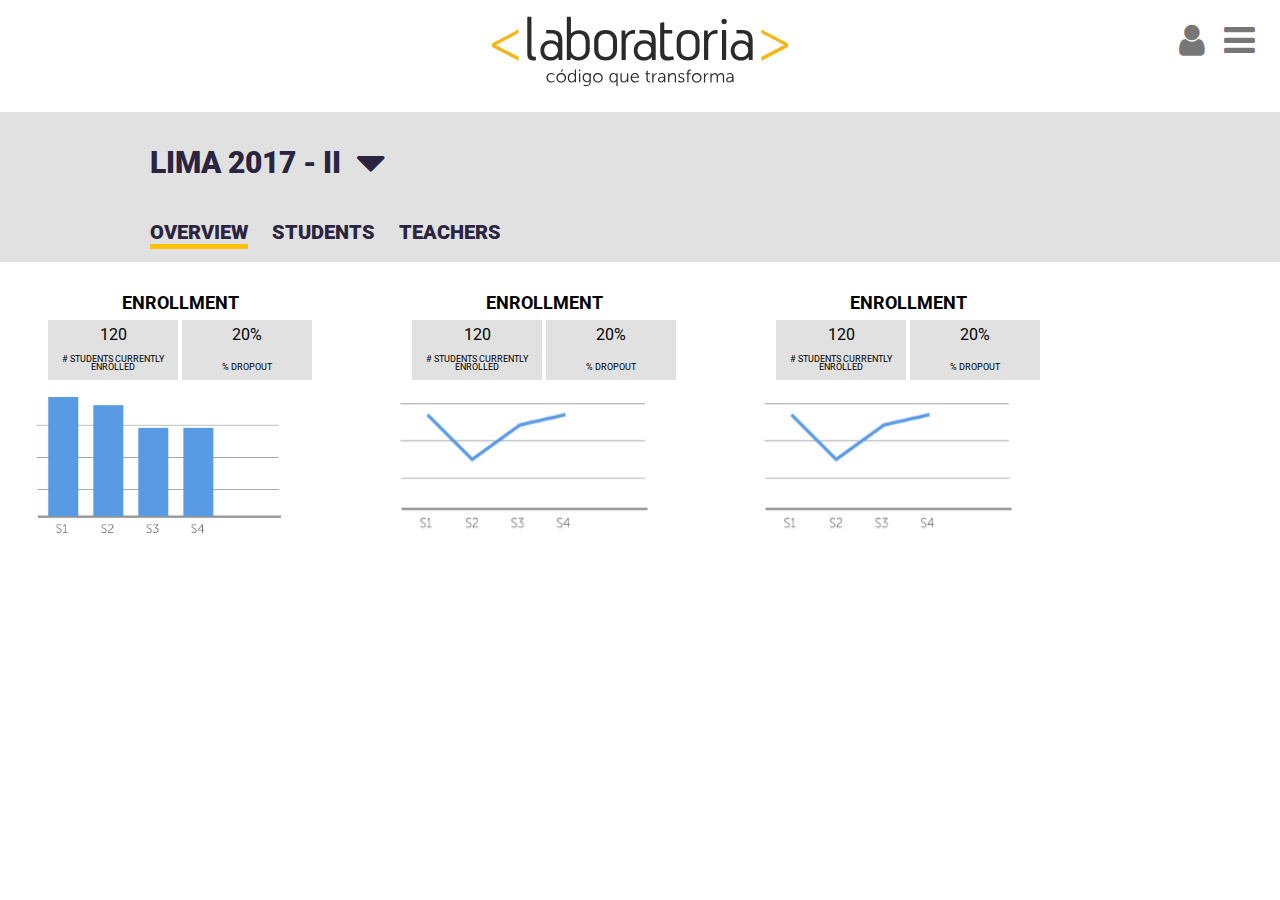
==== index.html @ e6cf6056 "primer avance" ====
<!DOCTYPE html>
<html lang="en">
<head>
    <meta charset="UTF-8">
    <link href="https://fonts.googleapis.com/css?family=Roboto:400,500,700,900" rel="stylesheet">
    <link rel="stylesheet" href="https://maxcdn.bootstrapcdn.com/font-awesome/4.7.0/css/font-awesome.min.css">
    <link rel="stylesheet" href="css/main.css">
    <title>Document</title>
</head>
<body>
    <header>
        <figure class="logo">
            <img src="assets/images/logo-laboratoria.svg" alt="logo">
        </figure>
        <div  class="icons-header">
            <span><a href="#"><i class="fa fa-user" aria-hidden="true"></i></a></span>
            <span><a href="#"><i class="fa fa-bars" aria-hidden="true"></i></a></span>
        </div>
    </header>
    <section>
        <div class="section-1">
            <h3 class="capital-letter">Lima 2017 - II</h3>
            <span><a href=""><i class="fa fa-caret-down  fa-3x" aria-hidden="true"></i></a></span>
            <div>
                <h5 class="capital-letter"><a href="">overview</a></h5>
                <h5 class="capital-letter"><a href="">students</a></h5>
                <h5 class="capital-letter"><a href="">teachers</a></h5>
            </div>
        </div>
    </section>
         <div class="section-2">
             <div class="box-info">
                <h6 class="capital-letter">enrollment</h6>
                <div class="box-container-data">
                    <div class="box-data">
                        <span>120</span>
                        <p class="capital-letter"># students currently enrolled</p>
                    </div>
                    <div class="box-data">
                        <span>20%</span>
                        <p class="capital-letter">% dropout</p>
                    </div>
                </div>
                <figure>
                    <img src="assets/images/bar-graph.png" alt="grafico">
                </figure>
             </div>
             <div class="box-info">
                    <h6 class="capital-letter">enrollment</h6>
                    <div class="box-container-data">
                            <div class="box-data">
                                <span>120</span>
                                <p class="capital-letter"># students currently enrolled</p>
                            </div>
                            <div class="box-data">
                                <span>20%</span>
                                <p class="capital-letter">% dropout</p>
                            </div>
                    </div>
                    <figure>
                           <img src="assets/images/graph.png" alt="grafico">
                        </figure>
                    </div>
                    <div class="box-info">
                            <h6 class="capital-letter">enrollment</h6>
                            <div class="box-container-data">
                                    <div class="box-data">
                                        <span>120</span>
                                        <p class="capital-letter"># students currently enrolled</p>
                                    </div>
                                    <div class="box-data">
                                        <span>20%</span>
                                        <p class="capital-letter">% dropout</p>
                                    </div>
                            </div>
                            <figure>
                                   <img src="assets/images/graph.png" alt="grafico">
                                </figure>
                            </div>
             
         </div>
        
        </div>

</body>
---- css/main.css ----
* {
    margin: 0;
    box-sizing: border-box;
    font-family: 'Roboto', sans-serif;
}
.capital-letter {
    text-transform: uppercase;
}
header {
    text-align: center;
    font-size:36px;
}
.logo {
    width: 300px;
    text-align: center;
    display: inline-block;
}
.icons-header {
    display: inline-block ;
    position: absolute;
    right:0px; 
    margin: 20px;
}
.icons-header i {
    padding: 0 5px;
    color: rgba(0, 0, 0, 0.54)
}
.section-1{
    height: 150px;
    background: #e1e1e1;
    padding-left: 150px;
    padding-top: 20px;
}
.section-1 h3 {
    font-size: 30px;
    font-weight: 900;
    display: inline-block;
    color: #2a2440;
}
.section-1 span a {
    display: inline-block;
    padding: 0 12px;
    position: relative;
    top: 7px;
    color: #2a2440;
}
.section-1 div {
    padding-top: 40px;
}
.section-1 h5{
    display: inline-block;
    margin-right:20px;
    color: #2a2440;
    font-size: 20px;
    font-weight: 900;
}
.section-1 h5 a {
    text-decoration: none;
    color: #2a2440;
}
.section-1 h5:first-child {
    border-bottom: 5px solid #ffc107;
}
.section-2 {
    float: left;
}
.box-info {
    width: 300px;
    height: 300px;
    display: inline-block;
    text-align: center;
    margin: 30px;
}
.box-info h6 {
    font-size:18px;
    text-align: left;
    display: inline-block;
}
.box-container-data{
  padding: 7px;
  }
.box-data{
    width: 130px;
    height: 60px;
    padding: 5px;
    display: inline-block;
    text-align: center;
    background-color: #e1e1e1;
}
.box-data span {
    display :inline-block;
    width: 110px;
    height: 20px ;
    margin-bottom: 10px;
}
.box-data p {
    display: inline-block;
    font-size: 9px;
    width: 110px;
    height: 25px ;
    margin: 0;
    line-height: 8px;
}
.box-info img {
    display: block;
    width: 261px;
    height: 154px;
}
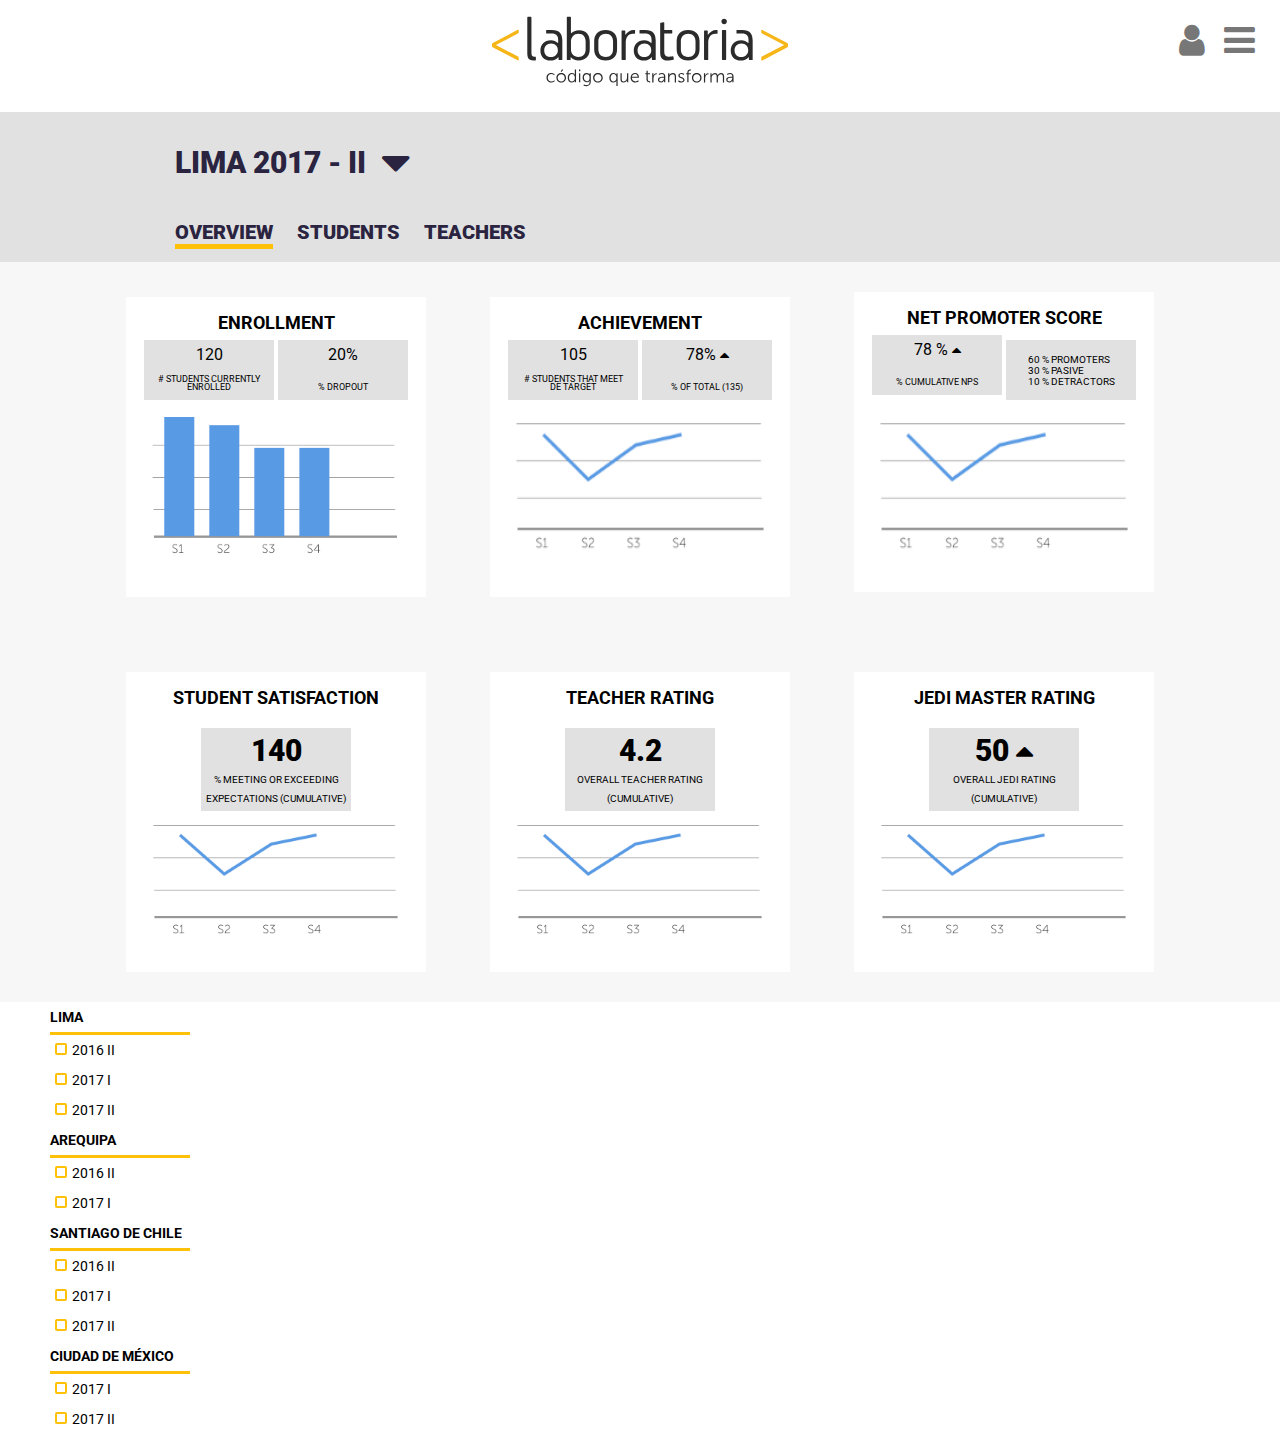
==== commit fa9121a9: "ultimos cambios" ====
--- a/index.html
+++ b/index.html
@@ -28,8 +28,9 @@
             </div>
         </div>
     </section>
+    <section>
          <div class="section-2">
-             <div class="box-info">
+            <div class="box-info">
                 <h6 class="capital-letter">enrollment</h6>
                 <div class="box-container-data">
                     <div class="box-data">
@@ -46,40 +47,99 @@
                 </figure>
              </div>
              <div class="box-info">
-                    <h6 class="capital-letter">enrollment</h6>
+                    <h6 class="capital-letter">achievement</h6>
                     <div class="box-container-data">
-                            <div class="box-data">
-                                <span>120</span>
-                                <p class="capital-letter"># students currently enrolled</p>
-                            </div>
-                            <div class="box-data">
-                                <span>20%</span>
-                                <p class="capital-letter">% dropout</p>
-                            </div>
+                        <div class="box-data">
+                            <span>105</span>
+                            <p class="capital-letter"># students that meet de target</p>
+                        </div>
+                        <div class="box-data">
+                            <span>78% <i class="fa fa-caret-up" aria-hidden="true"></i></span>
+                            <p class="capital-letter">% of total (135)</p>
+                        </div>
                     </div>
                     <figure>
-                           <img src="assets/images/graph.png" alt="grafico">
-                        </figure>
+                        <img src="assets/images/graph.png" alt="grafico">
+                    </figure>
+                </div>
+                <div class="box-info">
+                    <h6 class="capital-letter">net promoter score</h6>
+                    <div class="box-container-data">
+                        <div class="box-data">
+                            <span>78 % <i class="fa fa-caret-up" aria-hidden="true"></i> </span>
+                            <p class="capital-letter"> % cumulative nps </p>
+                        </div>
+                        <div class="box-data">
+                            <ul>
+                                <li class="capital-letter">60 % promoters</li>
+                                <li class="capital-letter">30 % pasive</li>
+                                <li class="capital-letter">10 % detractors</li>
+                            </ul>
+                        </div>
                     </div>
-                    <div class="box-info">
-                            <h6 class="capital-letter">enrollment</h6>
-                            <div class="box-container-data">
-                                    <div class="box-data">
-                                        <span>120</span>
-                                        <p class="capital-letter"># students currently enrolled</p>
-                                    </div>
-                                    <div class="box-data">
-                                        <span>20%</span>
-                                        <p class="capital-letter">% dropout</p>
-                                    </div>
-                            </div>
-                            <figure>
-                                   <img src="assets/images/graph.png" alt="grafico">
-                                </figure>
-                            </div>
-             
-         </div>
-        
+                    <figure>
+                        <img src="assets/images/graph.png" alt="grafico">
+                    </figure>
+                </div>
         </div>
-
+    </section>
+    <!--pegar aqui seccion-3-->
+    <section class="section-5">
+        <div class="section-5">
+            <div class="box-evaluation">
+                <h6 class="capital-letter">student satisfaction</h6>
+                <div class="box-points">
+                    <p>140</p>
+                    <span class="capital-letter">% meeting or exceeding expectations (cumulative)</span>
+                </div>
+                <figure>
+                    <img src="assets/images/graph.png" alt="graph">
+                </figure>
+            </div>
+            <div class="box-evaluation">
+                <h6 class="capital-letter">teacher rating</h6>
+                <div class="box-points">
+                    <p>4.2</p>
+                    <span class="capital-letter">overall teacher rating (cumulative)</span>
+                </div>
+                <figure>
+                    <img src="assets/images/graph.png" alt="graph">
+                </figure>
+            </div>
+            <div class="box-evaluation">
+                <h6 class="capital-letter">jedi master rating</h6>
+                <div class="box-points">
+                    <p>50 <i class="fa fa-caret-up" aria-hidden="true"></i></p>
+                    <span class="capital-letter">overall jedi rating (cumulative)</span>
+                </div>
+                <figure>
+                    <img src="assets/images/graph.png" alt="graph">
+                </figure>
+            </div>
+        </div>
+    </section>
+    <div class="list-city">
+        <ul>
+            <li class="capital-letter">lima</li>
+            <li class="capital-letter"><a href=""></a>2016 ii</li>
+            <li class="capital-letter"><a href=""></a>2017 i</li>
+            <li class="capital-letter"><a href=""></a>2017 ii</li>
+        </ul>
+        <ul>
+            <li class="capital-letter">arequipa</li>
+            <li class="capital-letter"><a href=""></a>2016 ii</li>
+            <li class="capital-letter"><a href=""></a>2017 i</li>
+        </ul>
+        <ul>
+            <li class="capital-letter">santiago de chile</li>
+            <li class="capital-letter"><a href=""></a>2016 ii</li>
+            <li class="capital-letter"><a href=""></a>2017 i</li>
+            <li class="capital-letter"><a href=""></a>2017 ii</li>
+        </ul>
+        <ul>
+            <li class="capital-letter">ciudad de méxico</li>
+            <li class="capital-letter"><a href=""></a>2017 i</li>
+            <li class="capital-letter"><a href=""></a>2017 ii</li>
+        </ul>
+    </div>
 </body>
--- a/css/main.css
+++ b/css/main.css
@@ -1,3 +1,4 @@
+/* estilo header, section-2 , section-5, lista desplegable*/
 * {
     margin: 0;
     box-sizing: border-box;
@@ -28,7 +29,7 @@
 .section-1{
     height: 150px;
     background: #e1e1e1;
-    padding-left: 150px;
+    padding-left: 175px;
     padding-top: 20px;
 }
 .section-1 h3 {
@@ -63,13 +64,19 @@
 }
 .section-2 {
     float: left;
+    width: 100%;
+    text-align: center;
+    background: #f7f7f7;
+    height: 380px;
 }
 .box-info {
     width: 300px;
     height: 300px;
     display: inline-block;
-    text-align: center;
+    text-align:center;
     margin: 30px;
+    background: #ffffff;
+    padding: 15px 10px;
 }
 .box-info h6 {
     font-size:18px;
@@ -102,7 +109,72 @@
     line-height: 8px;
 }
 .box-info img {
-    display: block;
+    display: inline-block;
     width: 261px;
     height: 154px;
+}
+.box-data ul {
+    list-style: none;
+    word-wrap: break-word;
+    font-size: 10px;
+    text-align: left;
+    display: inline-block;
+    padding: 9px;
+}
+.section-5{
+    float: left;
+    width: 100%;
+    text-align: center;
+    background: #f7f7f7;
+}
+.box-evaluation {
+    width: 300px;
+    height: 300px;
+    display: inline-block;
+    text-align:center;
+    margin: 30px;
+    background: #ffffff;
+    padding: 15px 10px; 
+}
+.box-points {
+    margin-top:20px;
+    width: 150px;
+    padding: 5px 0px;
+    display: inline-block;
+    background: #e1e1e1;
+}
+.box-evaluation h6 {
+    font-size: 18px;
+}
+.box-evaluation p {
+    font-size: 30px;
+    font-weight: 900;
+}
+.box-evaluation span {
+    font-size: 10px;
+}
+.list-city {
+    padding:10px;
+    width:200px;
+    background:#ffffff;
+    height:450px;
+    display: block;
+    text-align: left;
+}
+.list-city ul li {
+    list-style: none;
+    line-height: 30px;
+    font-size: 14px;
+}
+.list-city ul li a {
+display: inline-block;
+width: 12px;
+height:12px;
+border: 2px solid #ffc107;
+margin: 0 5px;
+border-radius:2px;
+}
+.list-city ul li:first-child {
+    font-weight: 700;
+    border-bottom: 3px solid #ffc107;
 }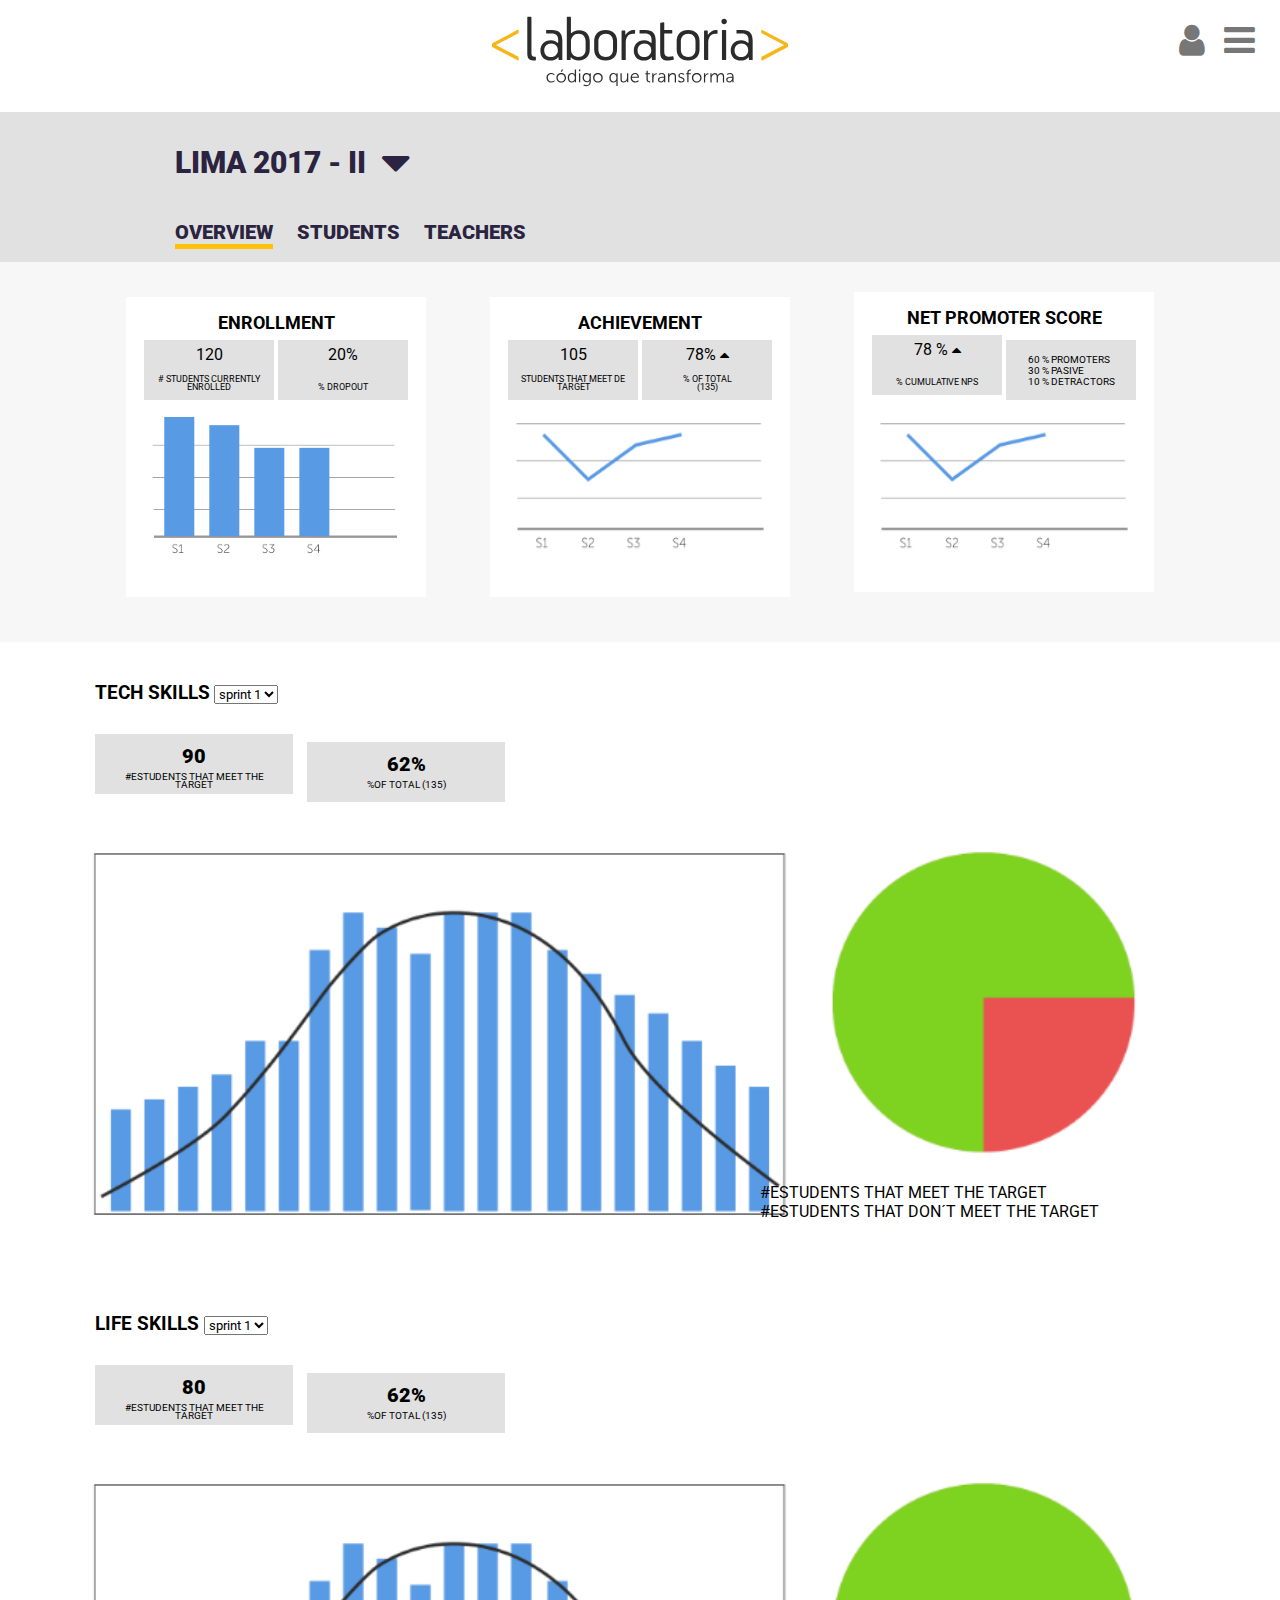
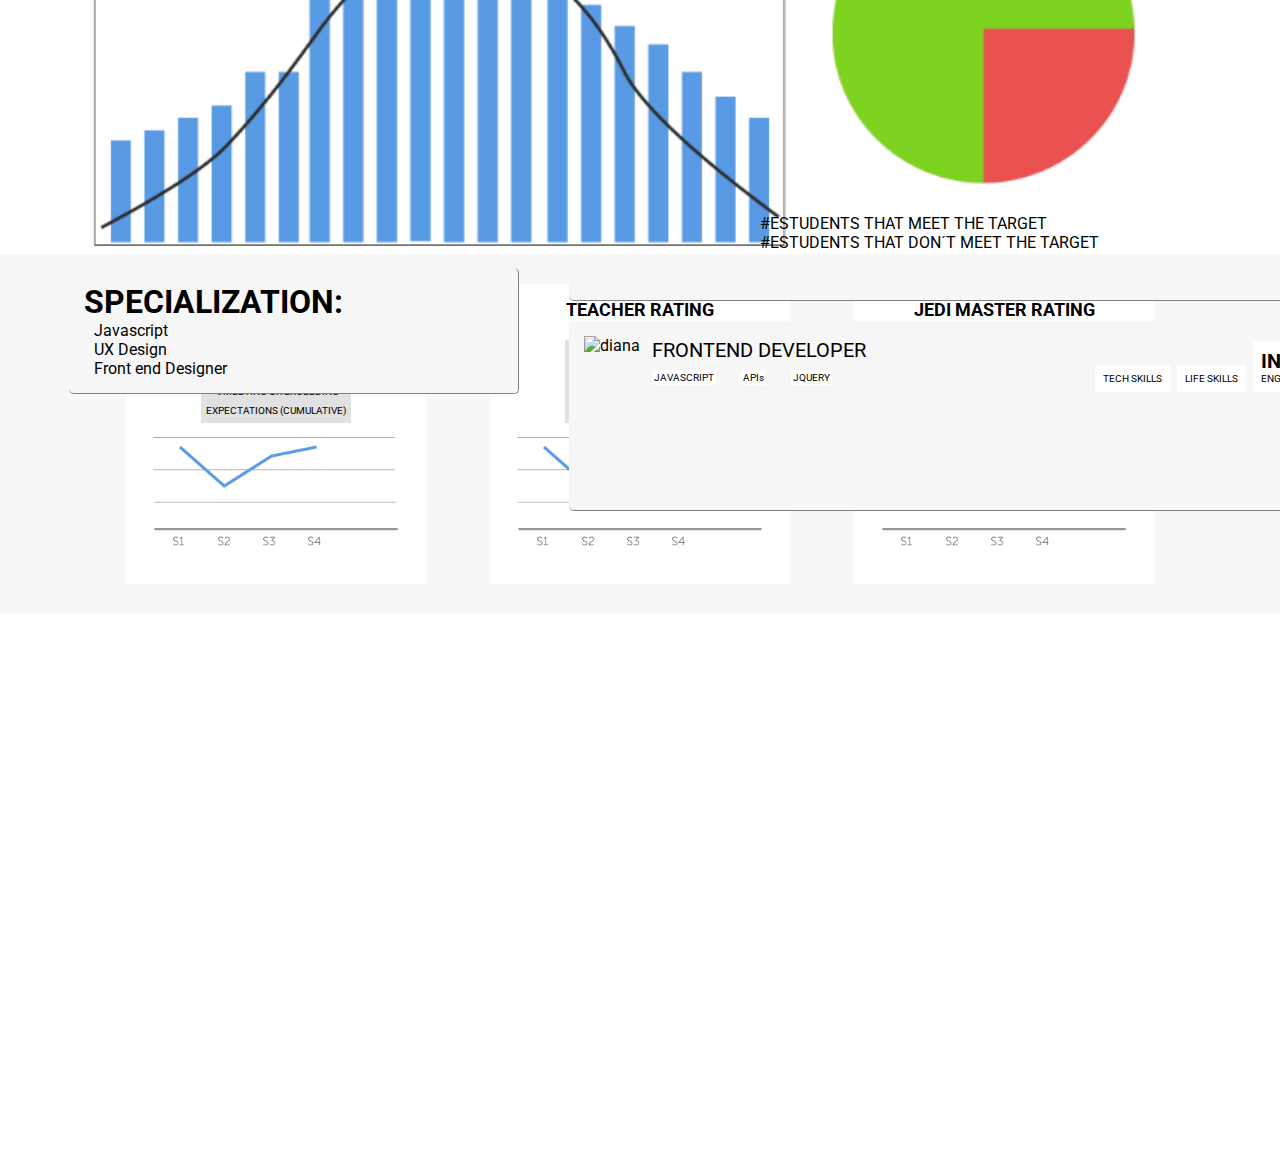
==== commit 18efec80: "añadiendo data completa y eventos" ====
--- a/index.html
+++ b/index.html
@@ -3,6 +3,7 @@
 <head>
     <meta charset="UTF-8">
     <link href="https://fonts.googleapis.com/css?family=Roboto:400,500,700,900" rel="stylesheet">
+    <link href="https://file.myfontastic.com/xLNFR3UQF2rxkSBgDCxx2C/icons.css" rel="stylesheet">
     <link rel="stylesheet" href="https://maxcdn.bootstrapcdn.com/font-awesome/4.7.0/css/font-awesome.min.css">
     <link rel="stylesheet" href="css/main.css">
     <title>Document</title>
@@ -19,8 +20,8 @@
     </header>
     <section>
         <div class="section-1">
-            <h3 class="capital-letter">Lima 2017 - II</h3>
-            <span><a href=""><i class="fa fa-caret-down  fa-3x" aria-hidden="true"></i></a></span>
+            <h3 id="title" class="capital-letter">Lima 2017 - II</h3>
+            <span><a id="listSedes" href=""><i class="fa fa-caret-down  fa-3x" aria-hidden="true"></i></a></span>
             <div>
                 <h5 class="capital-letter"><a href="">overview</a></h5>
                 <h5 class="capital-letter"><a href="">students</a></h5>
@@ -34,11 +35,11 @@
                 <h6 class="capital-letter">enrollment</h6>
                 <div class="box-container-data">
                     <div class="box-data">
-                        <span>120</span>
+                        <span id="totalStudents">120</span>
                         <p class="capital-letter"># students currently enrolled</p>
                     </div>
                     <div class="box-data">
-                        <span>20%</span>
+                        <span id="detractors">20%</span>
                         <p class="capital-letter">% dropout</p>
                     </div>
                 </div>
@@ -50,12 +51,12 @@
                     <h6 class="capital-letter">achievement</h6>
                     <div class="box-container-data">
                         <div class="box-data">
-                            <span>105</span>
-                            <p class="capital-letter"># students that meet de target</p>
-                        </div>
-                        <div class="box-data">
-                            <span>78% <i class="fa fa-caret-up" aria-hidden="true"></i></span>
-                            <p class="capital-letter">% of total (135)</p>
+                            <span id="stuContar">105</span>
+                            <p class="capital-letter"#> students that meet de target</p>
+                        </div>
+                        <div class="box-data">
+                            <span id="prctstuContar">78% <i class="fa fa-caret-up" aria-hidden="true"></i></span>
+                            <p class="capital-letter">% of total <span id ="totalStd">(135)</span></p>
                         </div>
                     </div>
                     <figure>
@@ -83,7 +84,64 @@
                 </div>
         </div>
     </section>
-    <!--pegar aqui seccion-3-->
+    <!--pegar aqui seccion-3 katherine sermeño-->
+    <div class="fondo">
+      <h3 class="subtitle">TECH SKILLS </h3>
+          <select id ="select" aria-placeholder="overaL (Cumulative)">
+             <option value="sprint-1">sprint 1</option>
+             <option value="sprint-2">sprint 2</option>
+              <option value="sprint-3">sprint 3</option>
+              <option value="sprint-4">sprint 4</option>
+          </select>
+      
+
+      <div class="cuadrado">
+        <div class="box-sprint">
+          <span>90</span>
+          <p class="letras pequeñas">#ESTUDENTS THAT MEET THE TARGET</p>
+        </div>
+        <div class="box-sprint">
+        <span>62%</span>
+        <p class="letras pequeñas">%OF TOTAL (135)</p>
+      </div>
+       </div>
+        <div class="padre">
+        <div class="caja"> <img class="uno" src="assets/images/rectangular-graphic.png" alt="rectangulo"></div>
+        <div class="circulo">  <img class="dos" src="assets/images/circle-graphic.png" alt="circle">
+        <div class="letra"> #ESTUDENTS THAT MEET THE TARGET <br>#ESTUDENTS THAT DON´T MEET THE TARGET</div>
+       </div>
+       </div>
+       </div>
+
+       <div class="fondo">
+       <h3 class="subtitle">LIFE SKILLS 
+        <select id ="select" title="overaL (Cumulative)">
+          <option value="sprint-1">sprint 1</option>
+          <option value="sprint-2">sprint 2</option>
+          <option value="sprint-3">sprint 3</option>
+          <option value="sprint-4">sprint 4</option>
+        </select>
+       </h3>
+
+       <div class="cuadrado">
+         <div class="box-sprint">
+          <span>80</span>
+         <p class="letras pequeñas">#ESTUDENTS THAT MEET THE TARGET</p></div>
+         <div class="box-sprint">
+         <span>62%</span>
+         <p class="letras pequeñas">%OF TOTAL (135)</p>
+       </div>
+        </div>
+
+         <div class="padre">
+         <div class="caja"> <img class="uno" src="assets/images/rectangular-graphic.png" alt="rectangulo"></div>
+         <div class="circulo">  <img class="dos" src="assets/images/circle-graphic.png" alt="circle">
+         <div class="letra"> #ESTUDENTS THAT MEET THE TARGET <br>#ESTUDENTS THAT DON´T MEET THE TARGET</div>
+        </div>
+        </div>
+        </div>
+
+    
     <section class="section-5">
         <div class="section-5">
             <div class="box-evaluation">
@@ -118,12 +176,12 @@
             </div>
         </div>
     </section>
-    <div class="list-city">
+    <div id ="listCity" class="list-city">
         <ul>
             <li class="capital-letter">lima</li>
-            <li class="capital-letter"><a href=""></a>2016 ii</li>
-            <li class="capital-letter"><a href=""></a>2017 i</li>
-            <li class="capital-letter"><a href=""></a>2017 ii</li>
+            <li class="capital-letter"><a id ="lima20162" href=""></a>2016 ii</li>
+            <li class="capital-letter"><a id ="lima20171" href=""></a>2017 i</li>
+            <li class="capital-letter"><a id ="lima20172"href=""></a>2017 ii</li>
         </ul>
         <ul>
             <li class="capital-letter">arequipa</li>
@@ -142,4 +200,60 @@
             <li class="capital-letter"><a href=""></a>2017 ii</li>
         </ul>
     </div>
-</body>
+    <!--estructura de la section students-->
+    <section class="students">
+            <div class="colum-left">
+              <div class="specialization">
+                  <h1>SPECIALIZATION:</h1>
+                  <ul>
+                    <li><span class="icon-square-o"></span>Javascript</li>
+                    <li><span class="icon-square-o"></span>UX Design</li>
+                    <li><span class="icon-square-o"></span>Front end Designer</li>
+                  </ul>
+              </div>
+            </div>
+            <div  id="colum-right" class="colum-right">
+              <div class="search">
+                <i class="icon-search"></i>
+                <input id="input" type="text" name="" value="">
+              </div>
+              <div class="students-skills">
+                <figure class="figure">
+                  <img class="image"src="http://dummyimage.com/244x133.png/ff4444/ffffff" alt="diana">
+                </figure>
+                <div class="colum-1">
+                  <h1 id="name"></h1>
+                  <p>FRONTEND DEVELOPER</p>
+                  <ul>
+                    <li>JAVASCRIPT</li>
+                    <li>APIs</li>
+                    <li>JQUERY</li>
+                  </ul>
+                </div>
+                <div class="colum-2">
+                  <div class="box">
+                    <h1 id="score-1"></h1>
+                    <p>TECH SKILLS</p>
+                  </div>
+                  <div class="box">
+                    <h1 id="score-2"></h1>
+                    <p>LIFE SKILLS</p>
+                  </div>
+                  <div class="box">
+                    <h1>INTERM</h1>
+                    <p>ENGLISH SKILLS</p>
+                  </div>
+                </div>
+              </div>
+              <div id="add-Names">
+      
+              </div>
+            </div>
+          </section>
+      
+    <!-- Base de datos -->
+		<script src="./js/data.js"></script>
+		<!-- Aquí va tus archivos JS -->
+    <script src="./js/app.js"></script>
+  </body>
+</html>
--- a/css/main.css
+++ b/css/main.css
@@ -1,3 +1,6 @@
+/*
+ * Estilos de tu proyecto
+ */
 /* estilo header, section-2 , section-5, lista desplegable*/
 * {
     margin: 0;
@@ -19,7 +22,7 @@
 .icons-header {
     display: inline-block ;
     position: absolute;
-    right:0px; 
+    right:0px;
     margin: 20px;
 }
 .icons-header i {
@@ -134,7 +137,7 @@
     text-align:center;
     margin: 30px;
     background: #ffffff;
-    padding: 15px 10px; 
+    padding: 15px 10px;
 }
 .box-points {
     margin-top:20px;
@@ -154,12 +157,15 @@
     font-size: 10px;
 }
 .list-city {
-    padding:10px;
-    width:200px;
+    padding:10 20px 10px 20px;
+    width:300px;
     background:#ffffff;
-    height:450px;
-    display: block;
+    height:550px;
+    display:none;
     text-align: left;
+}
+.list-city ul {
+    padding: 5px 40px;
 }
 .list-city ul li {
     list-style: none;
@@ -177,4 +183,205 @@
 .list-city ul li:first-child {
     font-weight: 700;
     border-bottom: 3px solid #ffc107;
+}
+/* katherine*/
+.cuadrado{
+  width: 100%;
+  height: 80px;
+  margin-top:30px;
+  margin-bottom: 35px;
+  margin-left: 60px;
+}
+.box-sprint{
+margin-right: 10px;
+padding: 10px;
+display: inline-block;
+text-align: center;
+background-color:#e1e1e1;
+width:  198px;
+height: 60px;
+}
+.box-sprint span {
+   font-size: 20px;
+   font-weight: 900;
+}
+.box-sprint p {
+padding-top:5px;
+font-size: 10px;
+text-transform: uppercase;
+line-height: 8px;
+}
+.padre {
+margin: auto;
+/*outline: 2px solid black;*/
+width: 1170px;
+}
+.caja {
+  margin: auto;
+  /*outline: 2px solid red;*/
+  display: inline-block;
+  margin : 0px;
+}
+.uno{
+  width:  700px;
+  height: 370px;
+}
+
+.dos {
+  width:  390px;
+  height: 310px;
+  margin-left: 30px;
+}
+.letra {
+  display: block;
+  margin-top: 20px;
+}
+.circulo{
+  position: absolute;
+  /*outline: 2px solid blue;*/
+  display: inline-block;
+  right: 100px;
+}
+.subtitle{
+    display: inline-block;
+margin-left: 60px;
+margin-top: 40PX;
+}
+.fondo{
+  background: #fff;
+margin-left: 35px;
+margin-right: 30px;
+margin-top: 50PX;
+width: 100%;
+height: auto;
+}
+/*agregando estilos a la seccion students*/
+.students{
+    box-sizing: content-box;
+    padding:0 ;
+    margin: 0;
+    width: 100%;
+    height: 100%;
+    font-family: 'Roboto', sans-serif;
+  }
+  .colum-left,.colum-right,.colum-1,.colum-2{
+    display: inline-block;
+    margin: 7px;
+  }
+  .colum-left{
+    position: absolute;
+    left: 0;
+    width:40%;
+    height: 100%;
+    padding: 7px;
+  }
+  .specialization{
+    position: absolute;
+    right: 0;
+    padding: 15px;
+    width: 450px;
+    border-radius: 5px;
+    background: #f7f7f7;
+    border-bottom: 1px solid gray;
+    border-right:  1px solid gray;
+  }
+  .specialization ul,.colum-1 ul{
+    padding: 0;
+  }
+  .specialization ul li{
+    list-style: none;
+  }
+  .icon-square-o{
+    margin-right: 10px;
+    color: #ffc107;
+  }
+  .icon-square-o:hover{
+    background: #ffc107;
+  }
+  .colum-right{
+    position:absolute;
+    right: 0;
+    width:55%;
+    height: 100%;
+  }
+  .search{
+    position: absolute;
+    left: 0;
+    width: 800px;
+    height: 40px;
+    top: 0;
+    border-radius: 5px;
+    background: #f7f7f7;
+    border-bottom: 1px solid gray;
+    border-right:  1px solid gray;
+  }
+  input{
+    display:inline-block;
+    border: none;
+    outline: none;
+    width: 670px;
+    background: #f7f7f7;
+  }
+  .icon-search{
+    display: inline-block;
+    margin: 10px;
+  }
+  .students-skills{
+    position:absolute;
+    left: 0;
+    top:60px;
+    padding: 10px;
+    width: 800px;
+    height: 190px;
+    border-radius: 5px;
+    background: #f7f7f7;
+    border-bottom: 1px solid gray;
+    border-right:  1px solid gray;
+  }
+  .figure{
+    margin: 5px;
+    float: left;
+  }
+  .figure .image{
+    width: 160px;
+    height: 160px;
+  }
+  .colum-1{
+    font-size: 20px;
+  }
+  .colum-1 h1,.colum-1 p,.box h1,.box p{
+    margin: 0;
+  }
+  .colum-1 ul li{
+    padding: 2px;
+    display: inline-block;
+    list-style: none;
+    font-size: 10px;
+    margin-right: 20px;
+    background: white;
+  }
+  .colum-2{
+    float: right;
+    margin:10px;
+    font-size: 10px;
+  }
+  .box{
+    display: inline-block;
+    padding: 8px;
+    margin-right: 5px;
+    background:white;
+  }
+  /* Clase para eventos-Claudia*/
+.listPosition {
+    position: absolute;
+    top: 180px;
+    left: 180px ;
+    z-index: 100;
+    display: inline-block;
+}
+.hide {
+    display:none;
+}
+.fontStrong {
+    font-weight: 900;
 }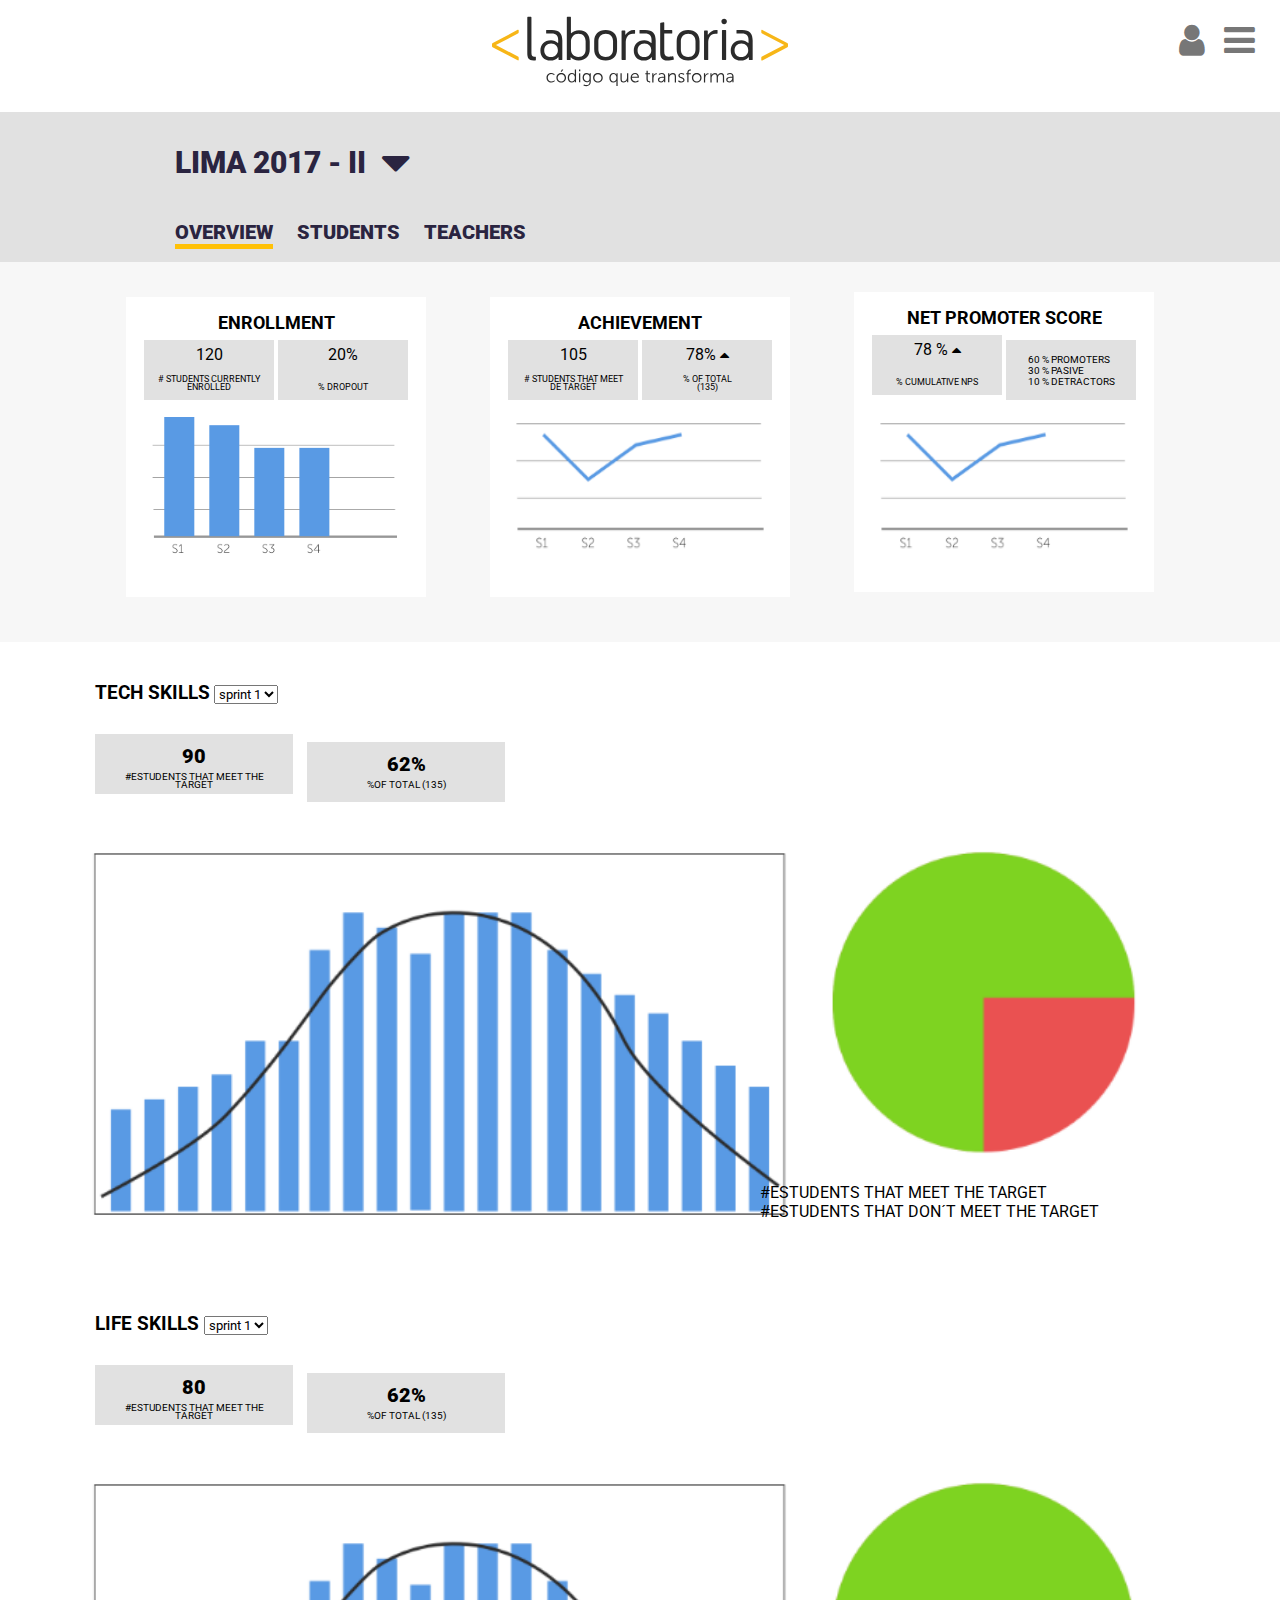
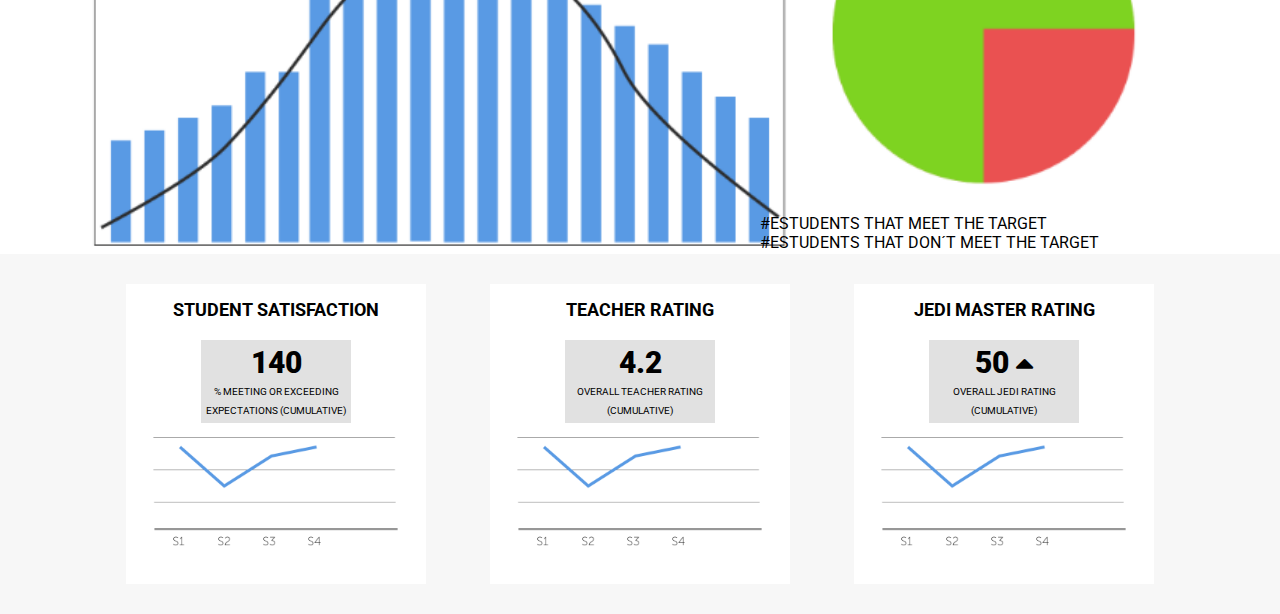
==== commit 6388dbcb: "cambios" ====
--- a/index.html
+++ b/index.html
@@ -21,7 +21,7 @@
     <section>
         <div class="section-1">
             <h3 id="title" class="capital-letter">Lima 2017 - II</h3>
-            <span><a id="listSedes" href=""><i class="fa fa-caret-down  fa-3x" aria-hidden="true"></i></a></span>
+            <span><a id="listSedes"href=""><i class="fa fa-caret-down  fa-3x" aria-hidden="true"></i></a></span>
             <div>
                 <h5 class="capital-letter"><a href="">overview</a></h5>
                 <h5 class="capital-letter"><a href="">students</a></h5>
@@ -51,8 +51,8 @@
                     <h6 class="capital-letter">achievement</h6>
                     <div class="box-container-data">
                         <div class="box-data">
-                            <span id="stuContar">105</span>
-                            <p class="capital-letter"#> students that meet de target</p>
+                            <span  id="stuContar">105</span>
+                            <p class="capital-letter"># students that meet de target</p>
                         </div>
                         <div class="box-data">
                             <span id="prctstuContar">78% <i class="fa fa-caret-up" aria-hidden="true"></i></span>
@@ -67,14 +67,14 @@
                     <h6 class="capital-letter">net promoter score</h6>
                     <div class="box-container-data">
                         <div class="box-data">
-                            <span>78 % <i class="fa fa-caret-up" aria-hidden="true"></i> </span>
+                            <span id="npstotal">78 % <i class="fa fa-caret-up" aria-hidden="true"></i> </span>
                             <p class="capital-letter"> % cumulative nps </p>
                         </div>
                         <div class="box-data">
                             <ul>
-                                <li class="capital-letter">60 % promoters</li>
-                                <li class="capital-letter">30 % pasive</li>
-                                <li class="capital-letter">10 % detractors</li>
+                                <li class="capital-letter" id="npsTotalPromoters">60 % promoters</li>
+                                <li class="capital-letter" id="npsTotalPasive">30 % pasive</li>
+                                <li class="capital-letter" id="npsTotalDetractors">10 % detractors</li>
                             </ul>
                         </div>
                     </div>
@@ -93,7 +93,7 @@
               <option value="sprint-3">sprint 3</option>
               <option value="sprint-4">sprint 4</option>
           </select>
-      
+
 
       <div class="cuadrado">
         <div class="box-sprint">
@@ -114,7 +114,7 @@
        </div>
 
        <div class="fondo">
-       <h3 class="subtitle">LIFE SKILLS 
+       <h3 class="subtitle">LIFE SKILLS
         <select id ="select" title="overaL (Cumulative)">
           <option value="sprint-1">sprint 1</option>
           <option value="sprint-2">sprint 2</option>
@@ -141,13 +141,13 @@
         </div>
         </div>
 
-    
+
     <section class="section-5">
         <div class="section-5">
             <div class="box-evaluation">
                 <h6 class="capital-letter">student satisfaction</h6>
                 <div class="box-points">
-                    <p>140</p>
+                    <p id="totalSatisfation">140</p>
                     <span class="capital-letter">% meeting or exceeding expectations (cumulative)</span>
                 </div>
                 <figure>
@@ -157,7 +157,7 @@
             <div class="box-evaluation">
                 <h6 class="capital-letter">teacher rating</h6>
                 <div class="box-points">
-                    <p>4.2</p>
+                    <p id="scoreTeacher">4.2</p>
                     <span class="capital-letter">overall teacher rating (cumulative)</span>
                 </div>
                 <figure>
@@ -167,7 +167,7 @@
             <div class="box-evaluation">
                 <h6 class="capital-letter">jedi master rating</h6>
                 <div class="box-points">
-                    <p>50 <i class="fa fa-caret-up" aria-hidden="true"></i></p>
+                    <p id="scoreJedi">50 <i class="fa fa-caret-up" aria-hidden="true"></i></p>
                     <span class="capital-letter">overall jedi rating (cumulative)</span>
                 </div>
                 <figure>
@@ -181,27 +181,27 @@
             <li class="capital-letter">lima</li>
             <li class="capital-letter"><a id ="lima20162" href=""></a>2016 ii</li>
             <li class="capital-letter"><a id ="lima20171" href=""></a>2017 i</li>
-            <li class="capital-letter"><a id ="lima20172"href=""></a>2017 ii</li>
+            <li class="capital-letter"><a id ="lima20172" href=""></a>2017 ii</li>
         </ul>
         <ul>
             <li class="capital-letter">arequipa</li>
-            <li class="capital-letter"><a href=""></a>2016 ii</li>
-            <li class="capital-letter"><a href=""></a>2017 i</li>
+            <li class="capital-letter"><a  id="arequipa20162" href=""></a>2016 ii</li>
+            <li class="capital-letter"><a id="arequipa20171" href=""></a>2017 i</li>
         </ul>
         <ul>
             <li class="capital-letter">santiago de chile</li>
-            <li class="capital-letter"><a href=""></a>2016 ii</li>
-            <li class="capital-letter"><a href=""></a>2017 i</li>
-            <li class="capital-letter"><a href=""></a>2017 ii</li>
+            <li class="capital-letter"><a id="chile20162" href=""></a>2016 ii</li>
+            <li class="capital-letter"><a id="chile20171" href=""></a>2017 i</li>
+            <li class="capital-letter"><a id="chile20172" href=""></a>2017 ii</li>
         </ul>
         <ul>
             <li class="capital-letter">ciudad de méxico</li>
-            <li class="capital-letter"><a href=""></a>2017 i</li>
-            <li class="capital-letter"><a href=""></a>2017 ii</li>
+            <li class="capital-letter"><a id="mexico20171" href=""></a>2017 i</li>
+            <li class="capital-letter"><a id="mexico20172" href=""></a>2017 ii</li>
         </ul>
     </div>
     <!--estructura de la section students-->
-    <section class="students">
+    <!--<section class="students">
             <div class="colum-left">
               <div class="specialization">
                   <h1>SPECIALIZATION:</h1>
@@ -246,11 +246,11 @@
                 </div>
               </div>
               <div id="add-Names">
-      
+
               </div>
             </div>
           </section>
-      
+-->
     <!-- Base de datos -->
 		<script src="./js/data.js"></script>
 		<!-- Aquí va tus archivos JS -->
